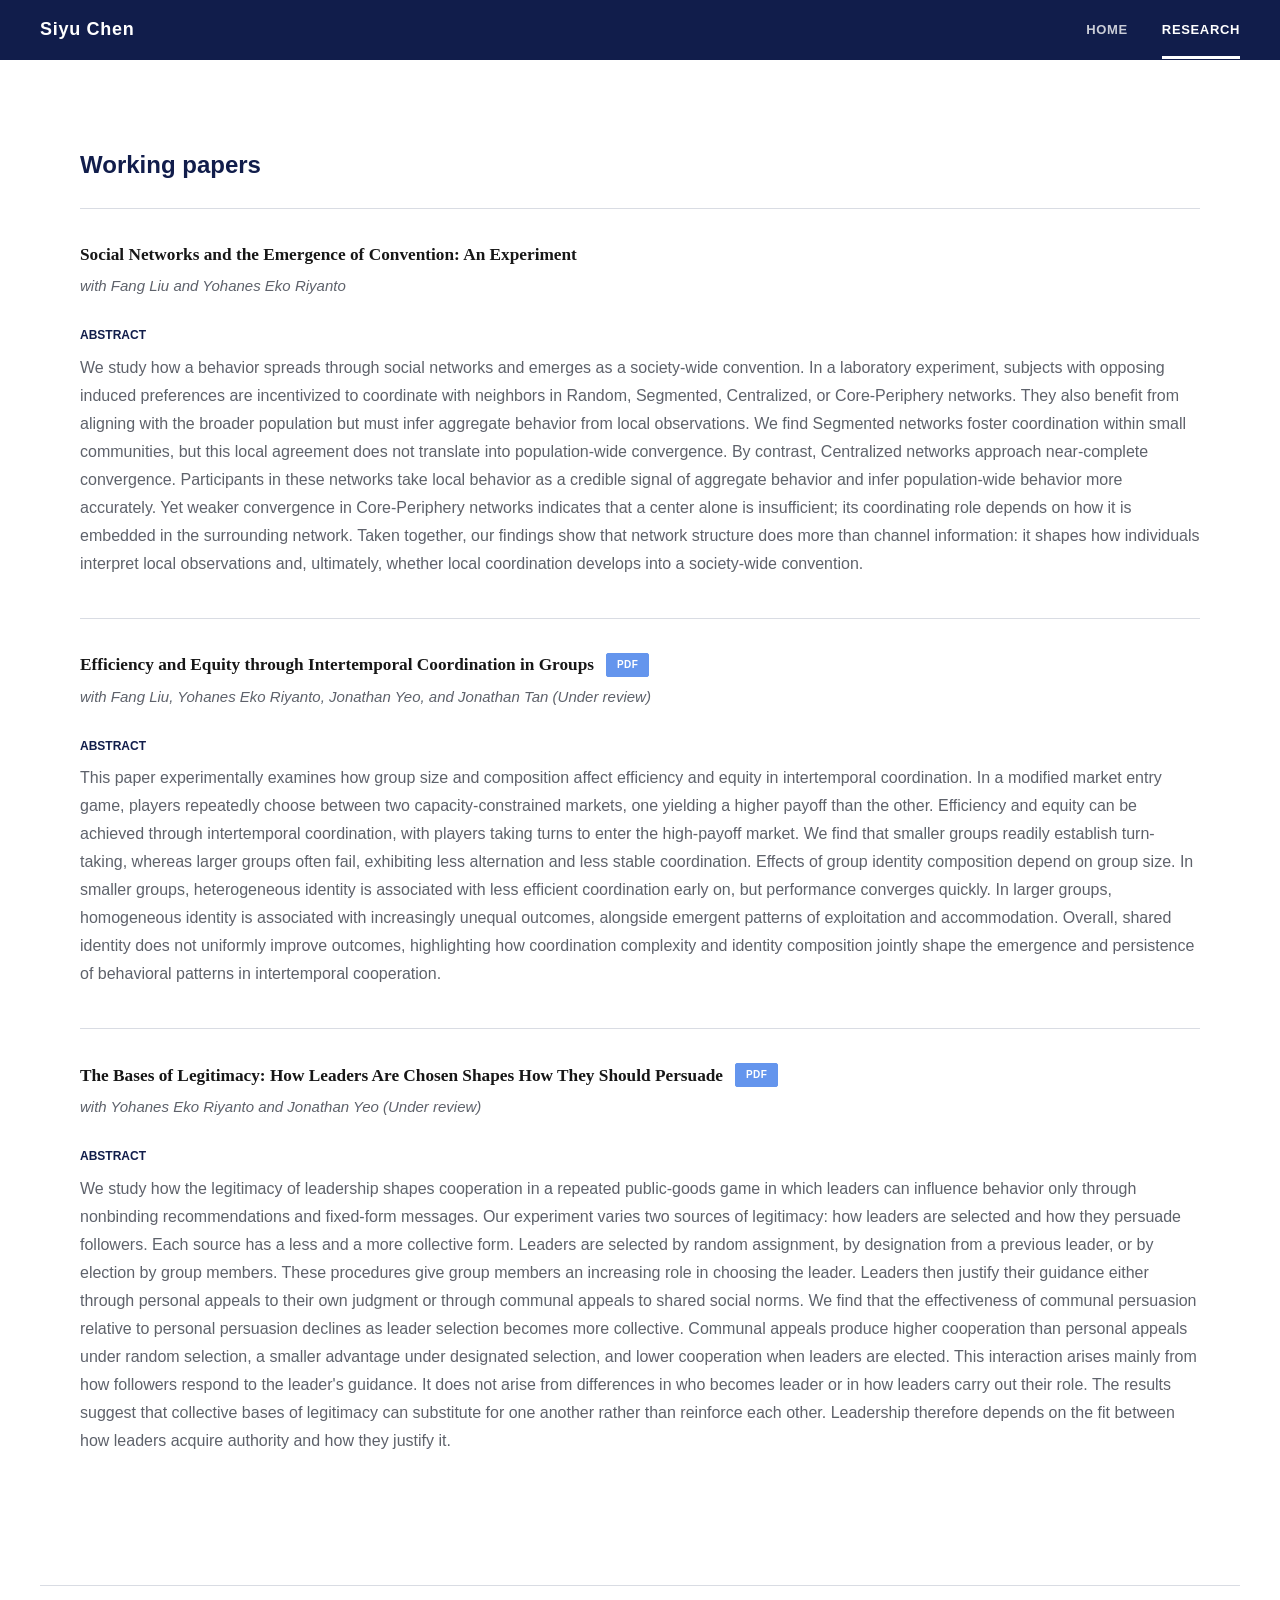
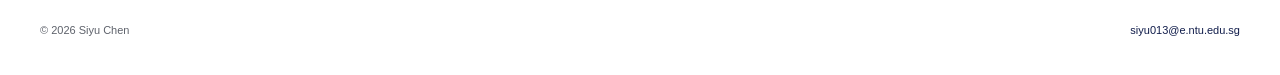
==== research.html @ 601aa331 "Add files via upload" ====
<!doctype html>
<html lang="en">
  <head>
    <meta charset="UTF-8" />
    <meta name="viewport" content="width=device-width, initial-scale=1.0" />
    <meta name="description" content="Working papers and research by Siyu Chen." />
    <meta name="theme-color" content="#f4f0e8" />
    <title>Research · Siyu Chen</title>
    <link rel="icon" href="assets/favicon.svg" type="image/svg+xml" />
    <link rel="preconnect" href="https://fonts.googleapis.com" />
    <link rel="preconnect" href="https://fonts.gstatic.com" crossorigin />
    <link
      href="https://fonts.googleapis.com/css2?family=DM+Sans:wght@400;500;600&amp;family=Libre+Caslon+Display&amp;display=swap"
      rel="stylesheet"
    />
    <link rel="stylesheet" href="styles.css?v=20260910" />
    <script src="content.js?v=20260909" defer></script>
    <script src="script.js?v=20260910" defer></script>
  </head>
  <body data-page="research">
    <header class="site-header">
      <a class="wordmark" href="index.html" aria-label="Siyu Chen, home">
        <span class="wordmark-mark">SC</span>
        <span class="wordmark-name" data-bind="name">Siyu Chen</span>
      </a>
      <nav class="site-nav" aria-label="Primary navigation">
        <a href="index.html" data-nav="home">Home</a>
        <a href="research.html" data-nav="research">Research</a>
      </nav>
    </header>

    <main class="research-page page-shell">
      <section class="papers-section" aria-labelledby="working-papers-heading">
        <div class="papers-heading">
          <h2 id="working-papers-heading">Working papers</h2>
        </div>
        <div class="papers-list" data-list="papers"></div>
      </section>
    </main>

    <footer class="site-footer page-shell">
      <p>© <span data-bind="year"></span> <span data-bind="name">Siyu Chen</span></p>
      <a data-link="email" href="mailto:siyu013@e.ntu.edu.sg" data-bind="email"></a>
    </footer>
  </body>
</html>
---- styles.css ----
:root {
  --navy: #111d4b;
  --navy-light: #24366f;
  --text: #171717;
  --muted: #5e626b;
  --line: #d9dce3;
  --soft: #f5f6f8;
  --page: min(1280px, calc(100vw - 80px));
}

* {
  box-sizing: border-box;
}

html {
  scroll-behavior: smooth;
}

body {
  margin: 0;
  color: var(--text);
  background: #ffffff;
  font-family: Arial, Helvetica, sans-serif;
  font-size: 18px;
  line-height: 1.65;
  -webkit-font-smoothing: antialiased;
}

a {
  color: var(--navy);
}

.page-shell {
  width: var(--page);
  margin-inline: auto;
}

.site-header {
  width: 100%;
  min-height: 60px;
  padding-inline: max(40px, calc((100vw - 1280px) / 2));
  display: flex;
  align-items: center;
  justify-content: space-between;
  background: var(--navy);
}

.wordmark {
  color: #ffffff;
  text-decoration: none;
}

.wordmark-mark {
  display: none;
}

.wordmark-name {
  font-size: 18px;
  font-weight: 700;
  letter-spacing: 0.04em;
}

.site-nav {
  display: flex;
  align-items: center;
  gap: 34px;
}

.site-nav a {
  padding: 18px 0 15px;
  color: rgba(255, 255, 255, 0.78);
  border-bottom: 3px solid transparent;
  font-size: 13px;
  font-weight: 700;
  letter-spacing: 0.05em;
  text-decoration: none;
  text-transform: uppercase;
}

.site-nav a:hover,
.site-nav a[aria-current="page"] {
  color: #ffffff;
  border-bottom-color: #ffffff;
}

.hero {
  min-height: calc(100vh - 151px);
  padding: 82px 0 96px;
  display: grid;
  grid-template-columns: minmax(240px, 280px) minmax(0, 560px);
  align-items: center;
  justify-content: center;
  gap: clamp(48px, 7vw, 82px);
}

.hero h1 {
  margin: 0;
  color: var(--navy);
  font-size: clamp(30px, 3.2vw, 40px);
  font-weight: 800;
  letter-spacing: 0.035em;
  line-height: 1.15;
  text-transform: uppercase;
}

.portrait-wrap {
  width: min(100%, 280px);
  margin: 0;
  padding: 9px;
  border: 1px solid var(--line);
  background: #ffffff;
  box-shadow: 12px 12px 0 #eef0f5;
}

.portrait {
  width: 100%;
  aspect-ratio: 300 / 216;
  background-image: url("image_siyu.png");
  background-repeat: no-repeat;
  background-position: 50.46% 49.02%;
  background-size: 682.67% auto;
}

.hero-content {
  max-width: 760px;
}

.hero-intro,
.hero-bio {
  max-width: 520px;
  font-size: 16px;
  line-height: 1.8;
}

.hero-intro {
  margin: 24px 0 0;
}

.hero-bio {
  margin: 12px 0 0;
}

.hero-contact {
  margin-top: 24px;
  display: flex;
  align-items: baseline;
  gap: 15px;
  font-size: 16px;
}

.hero-contact span {
  color: var(--muted);
  font-size: 13px;
  font-weight: 600;
  letter-spacing: 0.01em;
}

.hero-contact a {
  color: var(--navy);
}

.hero-actions {
  margin-top: 29px;
  display: flex;
  align-items: center;
  gap: 20px;
}

.button,
.text-link {
  display: inline-flex;
  min-height: 43px;
  align-items: center;
  justify-content: center;
  padding: 0 20px;
  border: 1px solid var(--navy);
  border-radius: 2px;
  font-size: 14px;
  font-weight: 700;
  text-decoration: none;
}

.button-primary {
  color: #ffffff;
  background: var(--navy);
}

.button-primary:hover {
  background: var(--navy-light);
}

.text-link:hover {
  color: #ffffff;
  background: var(--navy);
}

.papers-heading h2 {
  margin: 0;
  color: var(--navy);
  font-size: 26px;
  line-height: 1.3;
}

.research-page {
  width: min(1120px, var(--page));
  padding: 62px 0 90px;
}

.papers-heading {
  min-height: 86px;
  display: flex;
  align-items: center;
  justify-content: space-between;
  gap: 24px;
}

.papers-heading h2 {
  font-size: 24px;
}

.papers-heading p {
  margin: 0;
  color: var(--muted);
  font-size: 12px;
}

.paper {
  padding: 34px 0 40px;
  border-top: 1px solid var(--line);
}

.paper-title-row {
  display: flex;
  align-items: center;
  flex-wrap: wrap;
  gap: 12px;
}

.paper-download {
  flex: 0 0 auto;
  padding: 5px 10px;
  color: #ffffff;
  background: cornflowerblue;
  border: 1px solid cornflowerblue;
  border-radius: 2px;
  font-size: 10px;
  font-weight: 700;
  letter-spacing: 0.04em;
  line-height: 1.2;
  text-decoration: none;
  text-transform: uppercase;
}

.paper-download:hover {
  background: #4f7fd8;
  border-color: #4f7fd8;
}

.paper h3 {
  max-width: none;
  margin: 0;
  font-family: Georgia, "Times New Roman", serif;
  font-size: clamp(17px, 1.35vw, 20px);
  font-weight: 600;
  line-height: 1.35;
}

.paper-title-link {
  color: var(--navy);
  text-decoration: none;
}

a.paper-title-link:hover {
  text-decoration: underline;
}

.paper-title-disabled {
  color: var(--text);
}

.paper-authors {
  margin: 8px 0 0;
  color: var(--muted);
  font-size: 15px;
  font-style: italic;
}

.paper-content {
  margin-top: 27px;
}

.paper-abstract h4 {
  margin: 0 0 8px;
  color: var(--navy);
  font-size: 12px;
  text-transform: uppercase;
}

.paper-abstract p {
  max-width: none;
  margin: 0;
  color: var(--muted);
  font-size: 16px;
  line-height: 1.75;
}

.paper-abstract .placeholder-copy {
  color: #8b8e95;
  font-style: italic;
}

.figure-placeholder,
.paper-figure {
  width: 100%;
  aspect-ratio: 16 / 9;
  margin: 0;
}

.figure-placeholder {
  display: flex;
  flex-direction: column;
  align-items: center;
  justify-content: center;
  color: #858994;
  background: var(--soft);
  border: 1px dashed #b8bdc8;
}

.figure-placeholder svg {
  width: 55px;
  margin-bottom: 5px;
  fill: none;
  stroke: currentColor;
  stroke-linecap: round;
  stroke-linejoin: round;
  stroke-width: 1.5;
}

.figure-placeholder span {
  font-family: Georgia, "Times New Roman", serif;
  font-size: 14px;
}

.figure-placeholder small {
  margin-top: 1px;
  font-size: 10px;
}

.paper-figure {
  height: auto;
}

.paper-figure img {
  width: 100%;
  height: auto;
  display: block;
  border: 1px solid var(--line);
}

.paper-figure figcaption {
  margin-top: 6px;
  color: var(--muted);
  font-size: 11px;
}

.site-footer {
  min-height: 90px;
  display: flex;
  align-items: center;
  justify-content: space-between;
  gap: 20px;
  border-top: 1px solid var(--line);
  color: var(--muted);
  font-size: 11px;
}

.site-footer a {
  text-decoration: none;
}

@media (max-width: 780px) {
  :root {
    --page: min(100% - 36px, 640px);
  }

  .site-header {
    padding-inline: 18px;
  }

  .hero {
    grid-template-columns: 1fr;
  }

  .hero {
    min-height: auto;
    max-width: 610px;
    gap: 52px;
    padding: 60px 0 75px;
  }

  .portrait-wrap {
    width: min(280px, calc(100% - 12px));
    margin-inline: auto;
  }

  .hero-content {
    max-width: none;
  }

}

@media (max-width: 520px) {
  .site-header {
    min-height: 56px;
  }

  .wordmark-name {
    font-size: 14px;
  }

  .site-nav {
    gap: 19px;
  }

  .site-nav a {
    padding: 16px 0 13px;
    font-size: 11px;
  }

  .hero {
    padding: 46px 0 62px;
    gap: 44px;
  }

  .hero h1 {
    font-size: 30px;
  }

  .hero-intro,
  .hero-bio {
    font-size: 15px;
  }

  .hero-actions {
    align-items: flex-start;
    flex-direction: column;
    gap: 12px;
  }

  .button,
  .text-link {
    width: min(230px, 100%);
  }

  .research-page {
    padding: 45px 0 70px;
  }

  .papers-heading {
    min-height: 76px;
    align-items: flex-start;
    flex-direction: column;
    justify-content: center;
    gap: 0;
  }

  .paper {
    padding: 28px 0 34px;
  }

  .site-footer {
    min-height: 82px;
    align-items: flex-start;
    flex-direction: column;
    justify-content: center;
    gap: 0;
  }

  .site-footer p {
    margin: 0;
  }
}
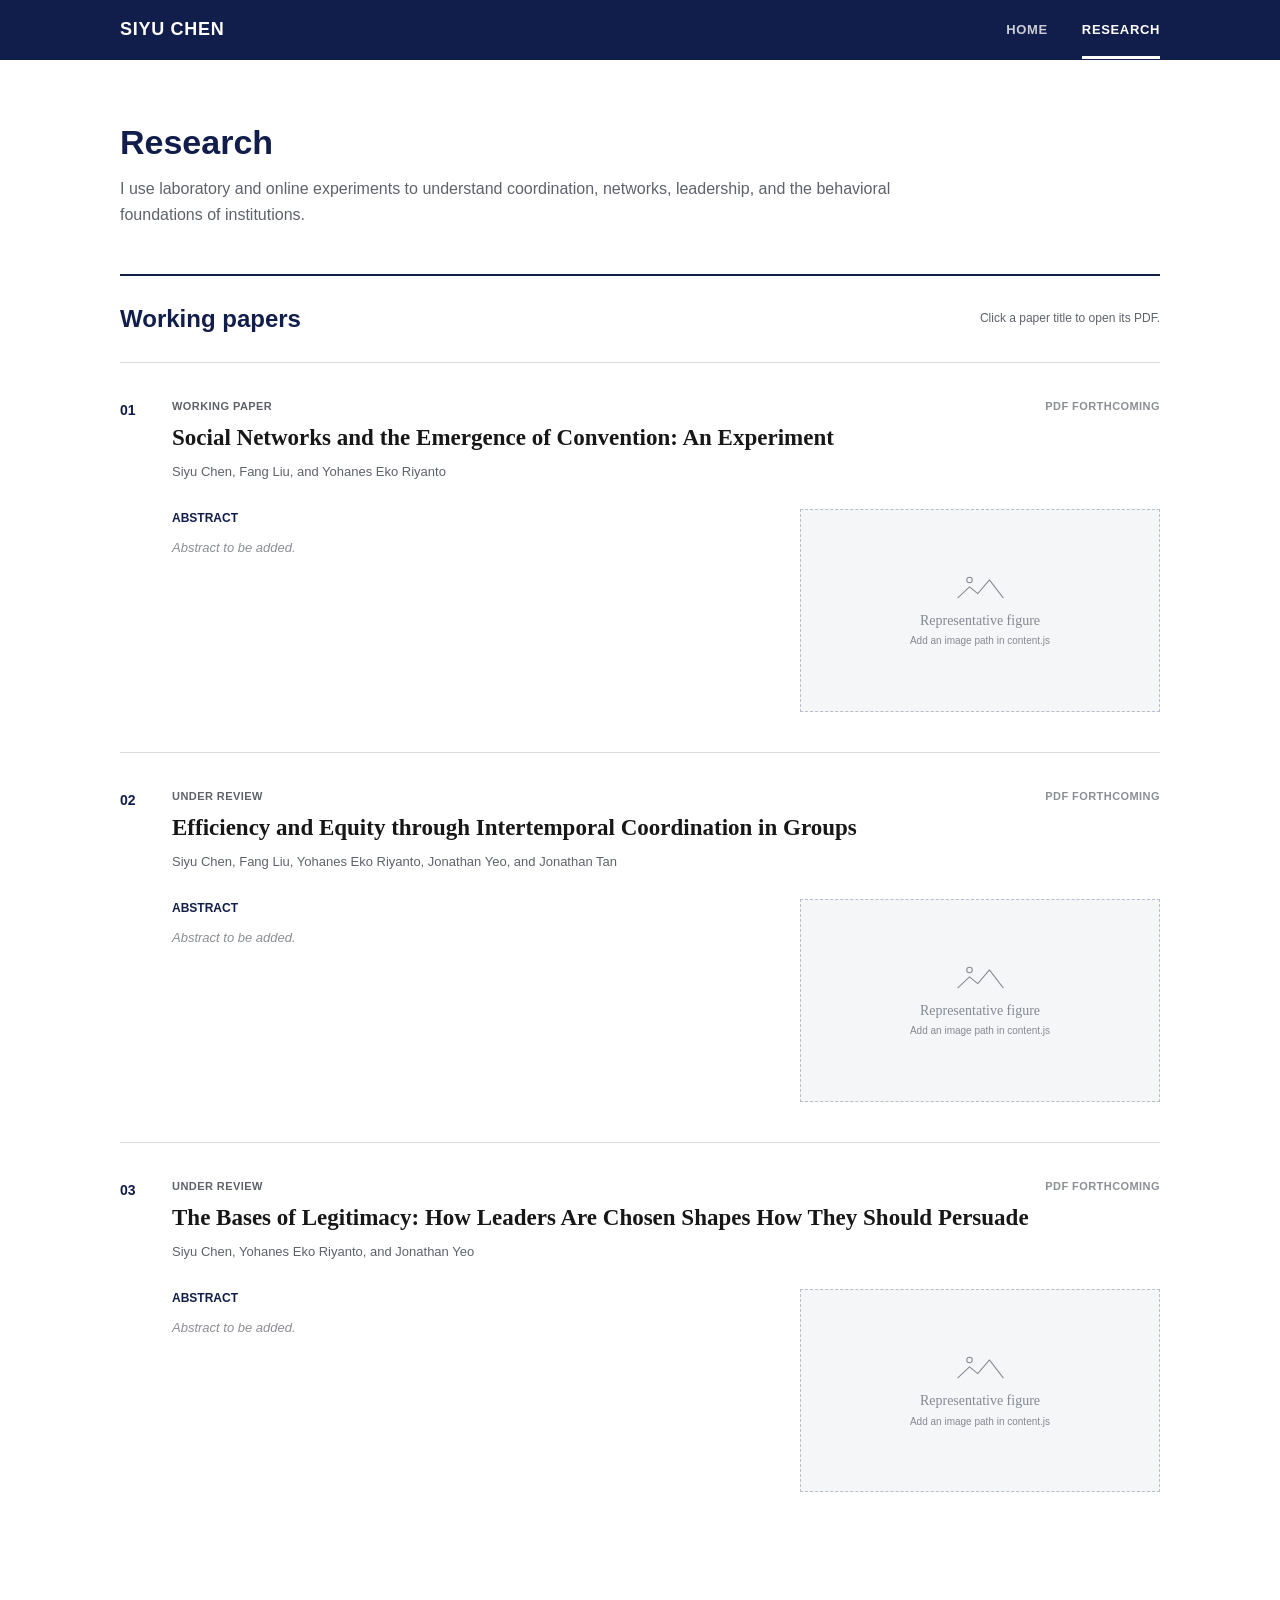
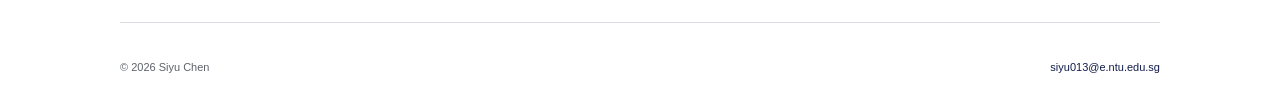
==== commit b13d9a41: "Add files via upload" ====
--- a/research.html
+++ b/research.html
@@ -13,9 +13,9 @@
       href="https://fonts.googleapis.com/css2?family=DM+Sans:wght@400;500;600&amp;family=Libre+Caslon+Display&amp;display=swap"
       rel="stylesheet"
     />
-    <link rel="stylesheet" href="styles.css?v=20260910" />
-    <script src="content.js?v=20260909" defer></script>
-    <script src="script.js?v=20260910" defer></script>
+    <link rel="stylesheet" href="styles.css" />
+    <script src="content.js" defer></script>
+    <script src="script.js" defer></script>
   </head>
   <body data-page="research">
     <header class="site-header">
@@ -30,9 +30,15 @@
     </header>
 
     <main class="research-page page-shell">
+      <header class="research-intro">
+        <h1>Research</h1>
+        <p data-bind="researchIntro"></p>
+      </header>
+
       <section class="papers-section" aria-labelledby="working-papers-heading">
         <div class="papers-heading">
           <h2 id="working-papers-heading">Working papers</h2>
+          <p>Click a paper title to open its PDF.</p>
         </div>
         <div class="papers-list" data-list="papers"></div>
       </section>
--- a/styles.css
+++ b/styles.css
@@ -5,7 +5,7 @@
   --muted: #5e626b;
   --line: #d9dce3;
   --soft: #f5f6f8;
-  --page: min(1280px, calc(100vw - 80px));
+  --page: min(1040px, calc(100vw - 48px));
 }
 
 * {
@@ -21,7 +21,7 @@
   color: var(--text);
   background: #ffffff;
   font-family: Arial, Helvetica, sans-serif;
-  font-size: 18px;
+  font-size: 16px;
   line-height: 1.65;
   -webkit-font-smoothing: antialiased;
 }
@@ -38,7 +38,7 @@
 .site-header {
   width: 100%;
   min-height: 60px;
-  padding-inline: max(40px, calc((100vw - 1280px) / 2));
+  padding-inline: max(24px, calc((100vw - 1040px) / 2));
   display: flex;
   align-items: center;
   justify-content: space-between;
@@ -58,6 +58,7 @@
   font-size: 18px;
   font-weight: 700;
   letter-spacing: 0.04em;
+  text-transform: uppercase;
 }
 
 .site-nav {
@@ -87,24 +88,44 @@
   min-height: calc(100vh - 151px);
   padding: 82px 0 96px;
   display: grid;
-  grid-template-columns: minmax(240px, 280px) minmax(0, 560px);
-  align-items: center;
-  justify-content: center;
+  grid-template-columns: minmax(260px, 330px) minmax(0, 1fr);
+  align-items: center;
   gap: clamp(48px, 7vw, 82px);
 }
 
 .hero h1 {
   margin: 0;
   color: var(--navy);
-  font-size: clamp(30px, 3.2vw, 40px);
+  font-size: clamp(35px, 4vw, 46px);
   font-weight: 800;
   letter-spacing: 0.035em;
   line-height: 1.15;
   text-transform: uppercase;
 }
 
+.hero-kicker {
+  margin: 0 0 9px;
+  color: var(--navy);
+  font-size: 12px;
+  font-weight: 700;
+  letter-spacing: 0.13em;
+  text-transform: uppercase;
+}
+
+.hero-role {
+  margin: 11px 0 0;
+  font-size: 16px;
+  font-weight: 600;
+}
+
+.hero-institution {
+  margin: 1px 0 0;
+  color: var(--muted);
+  font-size: 14px;
+}
+
 .portrait-wrap {
-  width: min(100%, 280px);
+  width: 100%;
   margin: 0;
   padding: 9px;
   border: 1px solid var(--line);
@@ -122,37 +143,30 @@
 }
 
 .hero-content {
-  max-width: 760px;
-}
-
-.hero-intro,
+  max-width: 610px;
+}
+
 .hero-bio {
-  max-width: 520px;
+  max-width: 590px;
+  margin: 29px 0 0;
   font-size: 16px;
   line-height: 1.8;
 }
 
-.hero-intro {
-  margin: 24px 0 0;
-}
-
-.hero-bio {
-  margin: 12px 0 0;
-}
-
 .hero-contact {
   margin-top: 24px;
   display: flex;
   align-items: baseline;
   gap: 15px;
-  font-size: 16px;
+  font-size: 14px;
 }
 
 .hero-contact span {
   color: var(--muted);
-  font-size: 13px;
-  font-weight: 600;
-  letter-spacing: 0.01em;
+  font-size: 11px;
+  font-weight: 700;
+  letter-spacing: 0.06em;
+  text-transform: uppercase;
 }
 
 .hero-contact a {
@@ -202,8 +216,26 @@
 }
 
 .research-page {
-  width: min(1120px, var(--page));
   padding: 62px 0 90px;
+}
+
+.research-intro {
+  padding-bottom: 45px;
+  border-bottom: 2px solid var(--navy);
+}
+
+.research-intro h1 {
+  margin: 0;
+  color: var(--navy);
+  font-size: 34px;
+  line-height: 1.2;
+}
+
+.research-intro > p {
+  max-width: 780px;
+  margin: 13px 0 0;
+  color: var(--muted);
+  font-size: 16px;
 }
 
 .papers-heading {
@@ -225,42 +257,49 @@
 }
 
 .paper {
+  display: grid;
+  grid-template-columns: 52px 1fr;
   padding: 34px 0 40px;
   border-top: 1px solid var(--line);
 }
 
-.paper-title-row {
-  display: flex;
-  align-items: center;
-  flex-wrap: wrap;
-  gap: 12px;
-}
-
-.paper-download {
-  flex: 0 0 auto;
-  padding: 5px 10px;
-  color: #ffffff;
-  background: cornflowerblue;
-  border: 1px solid cornflowerblue;
-  border-radius: 2px;
-  font-size: 10px;
+.paper-number {
+  padding-top: 2px;
+  color: var(--navy);
+  font-size: 14px;
+  font-weight: 700;
+}
+
+.paper-meta {
+  display: flex;
+  justify-content: space-between;
+  gap: 20px;
+  margin-bottom: 7px;
+  color: var(--muted);
+  font-size: 11px;
   font-weight: 700;
   letter-spacing: 0.04em;
-  line-height: 1.2;
+  text-transform: uppercase;
+}
+
+.paper-pdf {
+  color: var(--navy);
   text-decoration: none;
-  text-transform: uppercase;
-}
-
-.paper-download:hover {
-  background: #4f7fd8;
-  border-color: #4f7fd8;
+}
+
+.paper-pdf:hover {
+  text-decoration: underline;
+}
+
+.paper-pdf-muted {
+  color: #8b8e95;
 }
 
 .paper h3 {
-  max-width: none;
+  max-width: 900px;
   margin: 0;
   font-family: Georgia, "Times New Roman", serif;
-  font-size: clamp(17px, 1.35vw, 20px);
+  font-size: clamp(18px, 1.8vw, 23px);
   font-weight: 600;
   line-height: 1.35;
 }
@@ -281,11 +320,13 @@
 .paper-authors {
   margin: 8px 0 0;
   color: var(--muted);
-  font-size: 15px;
-  font-style: italic;
+  font-size: 13px;
 }
 
 .paper-content {
+  display: grid;
+  grid-template-columns: minmax(0, 1fr) minmax(250px, 360px);
+  gap: 52px;
   margin-top: 27px;
 }
 
@@ -297,10 +338,10 @@
 }
 
 .paper-abstract p {
-  max-width: none;
-  margin: 0;
-  color: var(--muted);
-  font-size: 16px;
+  max-width: 620px;
+  margin: 0;
+  color: var(--muted);
+  font-size: 13px;
   line-height: 1.75;
 }
 
@@ -387,7 +428,8 @@
     padding-inline: 18px;
   }
 
-  .hero {
+  .hero,
+  .paper-content {
     grid-template-columns: 1fr;
   }
 
@@ -399,7 +441,7 @@
   }
 
   .portrait-wrap {
-    width: min(280px, calc(100% - 12px));
+    width: min(330px, calc(100% - 12px));
     margin-inline: auto;
   }
 
@@ -407,6 +449,14 @@
     max-width: none;
   }
 
+  .paper-content {
+    gap: 25px;
+  }
+
+  .figure-placeholder,
+  .paper-figure {
+    max-width: 480px;
+  }
 }
 
 @media (max-width: 520px) {
@@ -433,10 +483,10 @@
   }
 
   .hero h1 {
-    font-size: 30px;
-  }
-
-  .hero-intro,
+    font-size: 35px;
+  }
+
+  .hero-role,
   .hero-bio {
     font-size: 15px;
   }
@@ -454,6 +504,10 @@
 
   .research-page {
     padding: 45px 0 70px;
+  }
+
+  .research-intro h1 {
+    font-size: 32px;
   }
 
   .papers-heading {
@@ -465,7 +519,15 @@
   }
 
   .paper {
+    grid-template-columns: 1fr;
+    gap: 4px;
     padding: 28px 0 34px;
+  }
+
+  .paper-meta {
+    align-items: flex-start;
+    flex-direction: column;
+    gap: 3px;
   }
 
   .site-footer {
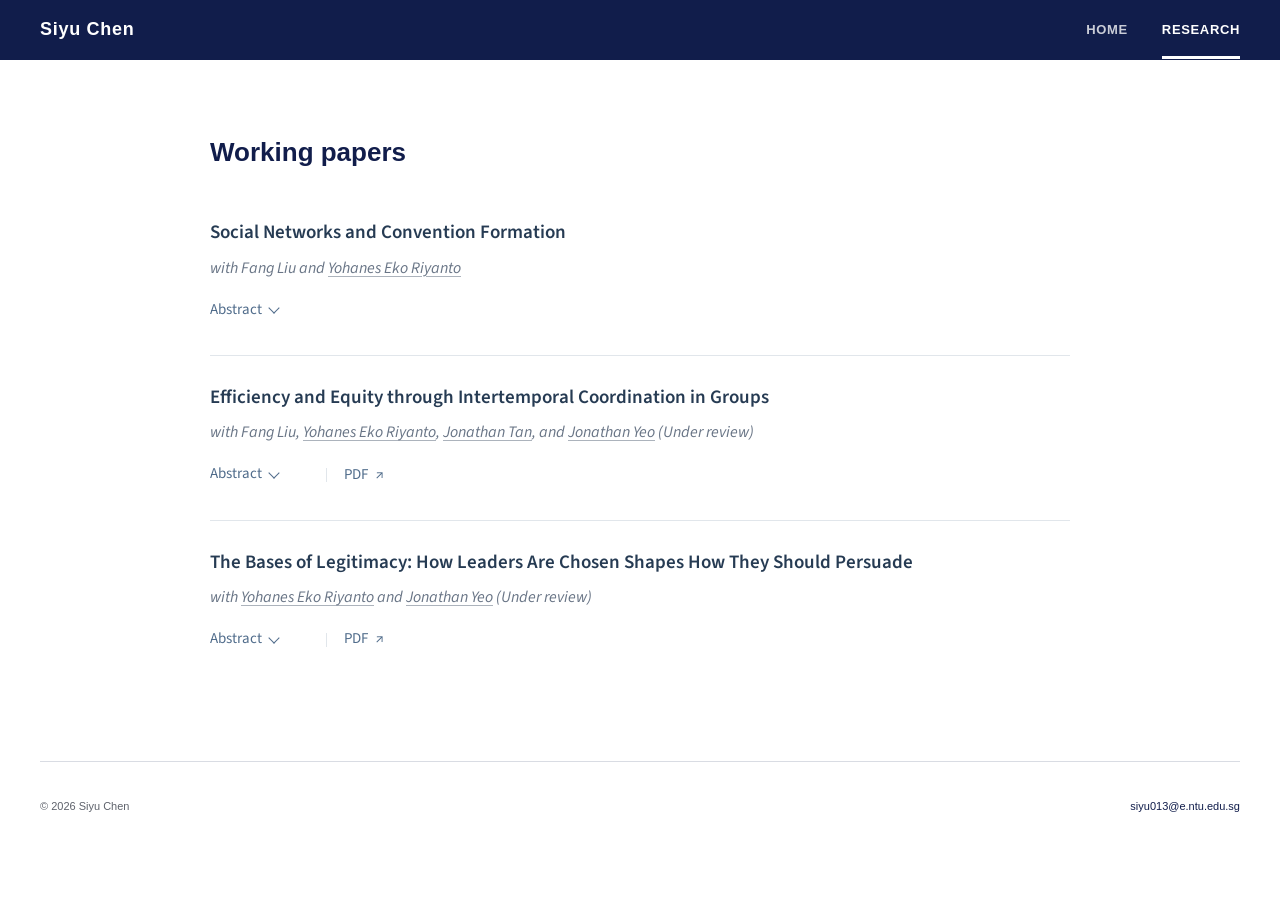
==== commit ba052d4c: "Add files via upload" ====
--- a/research.html
+++ b/research.html
@@ -10,12 +10,12 @@
     <link rel="preconnect" href="https://fonts.googleapis.com" />
     <link rel="preconnect" href="https://fonts.gstatic.com" crossorigin />
     <link
-      href="https://fonts.googleapis.com/css2?family=DM+Sans:wght@400;500;600&amp;family=Libre+Caslon+Display&amp;display=swap"
+      href="https://fonts.googleapis.com/css2?family=Source+Sans+3:ital,wght@0,400;0,600;1,400&amp;display=swap"
       rel="stylesheet"
     />
-    <link rel="stylesheet" href="styles.css" />
-    <script src="content.js" defer></script>
-    <script src="script.js" defer></script>
+    <link rel="stylesheet" href="styles.css?v=20260918k" />
+    <script src="content.js?v=20260918j" defer></script>
+    <script src="script.js?v=20260918j" defer></script>
   </head>
   <body data-page="research">
     <header class="site-header">
@@ -30,15 +30,9 @@
     </header>
 
     <main class="research-page page-shell">
-      <header class="research-intro">
-        <h1>Research</h1>
-        <p data-bind="researchIntro"></p>
-      </header>
-
       <section class="papers-section" aria-labelledby="working-papers-heading">
         <div class="papers-heading">
           <h2 id="working-papers-heading">Working papers</h2>
-          <p>Click a paper title to open its PDF.</p>
         </div>
         <div class="papers-list" data-list="papers"></div>
       </section>
--- a/styles.css
+++ b/styles.css
@@ -5,7 +5,7 @@
   --muted: #5e626b;
   --line: #d9dce3;
   --soft: #f5f6f8;
-  --page: min(1040px, calc(100vw - 48px));
+  --page: min(1280px, calc(100vw - 80px));
 }
 
 * {
@@ -21,7 +21,7 @@
   color: var(--text);
   background: #ffffff;
   font-family: Arial, Helvetica, sans-serif;
-  font-size: 16px;
+  font-size: 18px;
   line-height: 1.65;
   -webkit-font-smoothing: antialiased;
 }
@@ -38,7 +38,7 @@
 .site-header {
   width: 100%;
   min-height: 60px;
-  padding-inline: max(24px, calc((100vw - 1040px) / 2));
+  padding-inline: max(40px, calc((100vw - 1280px) / 2));
   display: flex;
   align-items: center;
   justify-content: space-between;
@@ -58,7 +58,6 @@
   font-size: 18px;
   font-weight: 700;
   letter-spacing: 0.04em;
-  text-transform: uppercase;
 }
 
 .site-nav {
@@ -88,42 +87,22 @@
   min-height: calc(100vh - 151px);
   padding: 82px 0 96px;
   display: grid;
-  grid-template-columns: minmax(260px, 330px) minmax(0, 1fr);
-  align-items: center;
+  grid-template-columns: minmax(240px, 280px) minmax(0, 560px);
+  align-items: center;
+  justify-content: center;
   gap: clamp(48px, 7vw, 82px);
 }
 
 .hero h1 {
   margin: 0;
   color: var(--navy);
-  font-size: clamp(35px, 4vw, 46px);
+  font-size: clamp(30px, 3.2vw, 40px);
   font-weight: 800;
   letter-spacing: 0.035em;
   line-height: 1.15;
   text-transform: uppercase;
 }
 
-.hero-kicker {
-  margin: 0 0 9px;
-  color: var(--navy);
-  font-size: 12px;
-  font-weight: 700;
-  letter-spacing: 0.13em;
-  text-transform: uppercase;
-}
-
-.hero-role {
-  margin: 11px 0 0;
-  font-size: 16px;
-  font-weight: 600;
-}
-
-.hero-institution {
-  margin: 1px 0 0;
-  color: var(--muted);
-  font-size: 14px;
-}
-
 .portrait-wrap {
   width: 100%;
   margin: 0;
@@ -136,76 +115,80 @@
 .portrait {
   width: 100%;
   aspect-ratio: 300 / 216;
-  background-image: url("image_siyu.png");
-  background-repeat: no-repeat;
-  background-position: 50.46% 49.02%;
-  background-size: 682.67% auto;
+  background: url("image_siyu.jpg") center 36% / cover no-repeat;
+}
+
+.hero-aside {
+  width: min(100%, 280px);
 }
 
 .hero-content {
-  max-width: 610px;
+  max-width: 760px;
 }
 
 .hero-bio {
-  max-width: 590px;
-  margin: 29px 0 0;
+  max-width: 520px;
+  margin: 24px 0 0;
   font-size: 16px;
   line-height: 1.8;
 }
 
+.hero-bio p {
+  margin: 0;
+}
+
+.hero-bio p + p {
+  margin-top: 20px;
+}
+
 .hero-contact {
-  margin-top: 24px;
+  margin-top: 28px;
   display: flex;
   align-items: baseline;
-  gap: 15px;
-  font-size: 14px;
+  justify-content: center;
+  gap: 8px;
+  font-size: 16px;
 }
 
 .hero-contact span {
   color: var(--muted);
-  font-size: 11px;
-  font-weight: 700;
-  letter-spacing: 0.06em;
-  text-transform: uppercase;
+  font-size: 13px;
+  font-weight: 600;
+  letter-spacing: 0.01em;
 }
 
 .hero-contact a {
   color: var(--navy);
-}
-
-.hero-actions {
-  margin-top: 29px;
-  display: flex;
-  align-items: center;
-  gap: 20px;
-}
-
-.button,
-.text-link {
+  overflow-wrap: anywhere;
+}
+
+.hero-cv {
+  margin-top: 18px;
+  text-align: center;
+}
+
+.cv-link {
   display: inline-flex;
-  min-height: 43px;
-  align-items: center;
-  justify-content: center;
-  padding: 0 20px;
-  border: 1px solid var(--navy);
-  border-radius: 2px;
+  align-items: center;
+  gap: 8px;
+  padding-bottom: 3px;
+  color: var(--navy);
+  border-bottom: 1px solid rgba(17, 29, 75, 0.45);
   font-size: 14px;
   font-weight: 700;
   text-decoration: none;
 }
 
-.button-primary {
-  color: #ffffff;
-  background: var(--navy);
-}
-
-.button-primary:hover {
-  background: var(--navy-light);
-}
-
-.text-link:hover {
-  color: #ffffff;
-  background: var(--navy);
+.cv-link span {
+  transition: transform 160ms ease;
+}
+
+.cv-link:hover {
+  border-bottom-color: var(--navy);
+}
+
+.cv-link:hover span {
+  transform: translateX(3px);
 }
 
 .papers-heading h2 {
@@ -216,30 +199,12 @@
 }
 
 .research-page {
-  padding: 62px 0 90px;
-}
-
-.research-intro {
-  padding-bottom: 45px;
-  border-bottom: 2px solid var(--navy);
-}
-
-.research-intro h1 {
-  margin: 0;
-  color: var(--navy);
-  font-size: 34px;
-  line-height: 1.2;
-}
-
-.research-intro > p {
-  max-width: 780px;
-  margin: 13px 0 0;
-  color: var(--muted);
-  font-size: 16px;
+  width: min(860px, var(--page));
+  padding: 55px 0 76px;
 }
 
 .papers-heading {
-  min-height: 86px;
+  min-height: 76px;
   display: flex;
   align-items: center;
   justify-content: space-between;
@@ -247,7 +212,7 @@
 }
 
 .papers-heading h2 {
-  font-size: 24px;
+  font-size: 26px;
 }
 
 .papers-heading p {
@@ -257,55 +222,63 @@
 }
 
 .paper {
-  display: grid;
-  grid-template-columns: 52px 1fr;
-  padding: 34px 0 40px;
-  border-top: 1px solid var(--line);
-}
-
-.paper-number {
-  padding-top: 2px;
-  color: var(--navy);
-  font-size: 14px;
-  font-weight: 700;
-}
-
-.paper-meta {
-  display: flex;
-  justify-content: space-between;
-  gap: 20px;
-  margin-bottom: 7px;
-  color: var(--muted);
-  font-size: 11px;
-  font-weight: 700;
-  letter-spacing: 0.04em;
-  text-transform: uppercase;
-}
-
-.paper-pdf {
-  color: var(--navy);
+  padding: 28px 0 29px;
+  font-family: "Source Sans 3", Arial, Helvetica, sans-serif;
+}
+
+.paper + .paper {
+  border-top: 1px solid #e1e6eb;
+}
+
+.paper-title-row {
+  display: flex;
+  align-items: center;
+  flex-wrap: wrap;
+  gap: 12px;
+}
+
+.paper-download {
+  position: absolute;
+  top: 0;
+  left: 116px;
+  display: inline-flex;
+  align-items: center;
+  gap: 7px;
+  min-height: 32px;
+  padding-left: 18px;
+  color: #506c8b;
+  font-size: 15px;
+  line-height: 1.5;
   text-decoration: none;
 }
 
-.paper-pdf:hover {
+.paper-download::before {
+  content: "";
+  position: absolute;
+  left: 0;
+  height: 14px;
+  border-left: 1px solid #e1e6eb;
+}
+
+.paper-download:hover {
+  color: #263b53;
   text-decoration: underline;
-}
-
-.paper-pdf-muted {
-  color: #8b8e95;
+  text-underline-offset: 4px;
 }
 
 .paper h3 {
-  max-width: 900px;
-  margin: 0;
-  font-family: Georgia, "Times New Roman", serif;
-  font-size: clamp(18px, 1.8vw, 23px);
+  max-width: none;
+  margin: 0;
+  color: #263b53;
+  font-family: inherit;
+  font-size: 19px;
   font-weight: 600;
-  line-height: 1.35;
+  line-height: 1.5;
+  overflow-wrap: break-word;
 }
 
 .paper-title-link {
-  color: var(--navy);
+  color: #263b53;
   text-decoration: none;
 }
 
@@ -314,35 +287,86 @@
 }
 
 .paper-title-disabled {
-  color: var(--text);
+  color: #263b53;
 }
 
 .paper-authors {
-  margin: 8px 0 0;
-  color: var(--muted);
-  font-size: 13px;
+  margin: 7px 0 0;
+  color: #697586;
+  font-size: 16px;
+  font-style: italic;
+}
+
+.paper-authors a {
+  color: inherit;
+  text-decoration: underline;
+  text-decoration-thickness: 0.5px;
+  text-decoration-color: rgba(105, 117, 134, 0.55);
+  text-underline-offset: 3px;
+}
+
+.paper-authors a:hover {
+  color: #263b53;
+}
+
+.paper-authors a:focus-visible {
+  outline: 2px solid #506c8b;
+  outline-offset: 3px;
 }
 
 .paper-content {
-  display: grid;
-  grid-template-columns: minmax(0, 1fr) minmax(250px, 360px);
-  gap: 52px;
-  margin-top: 27px;
-}
-
-.paper-abstract h4 {
-  margin: 0 0 8px;
-  color: var(--navy);
-  font-size: 12px;
-  text-transform: uppercase;
+  position: relative;
+  margin-top: 13px;
+}
+
+.paper-abstract summary {
+  width: fit-content;
+  display: flex;
+  align-items: center;
+  gap: 8px;
+  min-height: 32px;
+  margin: 0;
+  color: #506c8b;
+  cursor: pointer;
+  font-size: 15px;
+  font-weight: 400;
+  list-style: none;
+}
+
+.paper-abstract summary::-webkit-details-marker {
+  display: none;
+}
+
+.paper-abstract summary::after {
+  content: "";
+  width: 7px;
+  height: 7px;
+  border-right: 1.5px solid currentColor;
+  border-bottom: 1.5px solid currentColor;
+  transform: translateY(-2px) rotate(45deg);
+  transition: transform 160ms ease;
+}
+
+.paper-abstract[open] summary::after {
+  transform: translateY(2px) rotate(225deg);
+}
+
+.paper-abstract summary:hover {
+  color: #263b53;
+}
+
+.paper-abstract summary:focus-visible,
+.paper-download:focus-visible {
+  outline: 2px solid #506c8b;
+  outline-offset: 4px;
 }
 
 .paper-abstract p {
-  max-width: 620px;
-  margin: 0;
-  color: var(--muted);
-  font-size: 13px;
-  line-height: 1.75;
+  max-width: none;
+  margin: 12px 0 0;
+  color: #5e6775;
+  font-size: 16px;
+  line-height: 1.85;
 }
 
 .paper-abstract .placeholder-copy {
@@ -428,8 +452,7 @@
     padding-inline: 18px;
   }
 
-  .hero,
-  .paper-content {
+  .hero {
     grid-template-columns: 1fr;
   }
 
@@ -441,7 +464,11 @@
   }
 
   .portrait-wrap {
-    width: min(330px, calc(100% - 12px));
+    width: 100%;
+  }
+
+  .hero-aside {
+    width: min(280px, calc(100% - 12px));
     margin-inline: auto;
   }
 
@@ -449,14 +476,6 @@
     max-width: none;
   }
 
-  .paper-content {
-    gap: 25px;
-  }
-
-  .figure-placeholder,
-  .paper-figure {
-    max-width: 480px;
-  }
 }
 
 @media (max-width: 520px) {
@@ -483,35 +502,19 @@
   }
 
   .hero h1 {
-    font-size: 35px;
-  }
-
-  .hero-role,
+    font-size: 30px;
+  }
+
   .hero-bio {
     font-size: 15px;
   }
 
-  .hero-actions {
-    align-items: flex-start;
-    flex-direction: column;
-    gap: 12px;
-  }
-
-  .button,
-  .text-link {
-    width: min(230px, 100%);
-  }
-
   .research-page {
-    padding: 45px 0 70px;
-  }
-
-  .research-intro h1 {
-    font-size: 32px;
+    padding: 40px 0 58px;
   }
 
   .papers-heading {
-    min-height: 76px;
+    min-height: 68px;
     align-items: flex-start;
     flex-direction: column;
     justify-content: center;
@@ -519,15 +522,7 @@
   }
 
   .paper {
-    grid-template-columns: 1fr;
-    gap: 4px;
-    padding: 28px 0 34px;
-  }
-
-  .paper-meta {
-    align-items: flex-start;
-    flex-direction: column;
-    gap: 3px;
+    padding: 24px 0 27px;
   }
 
   .site-footer {
